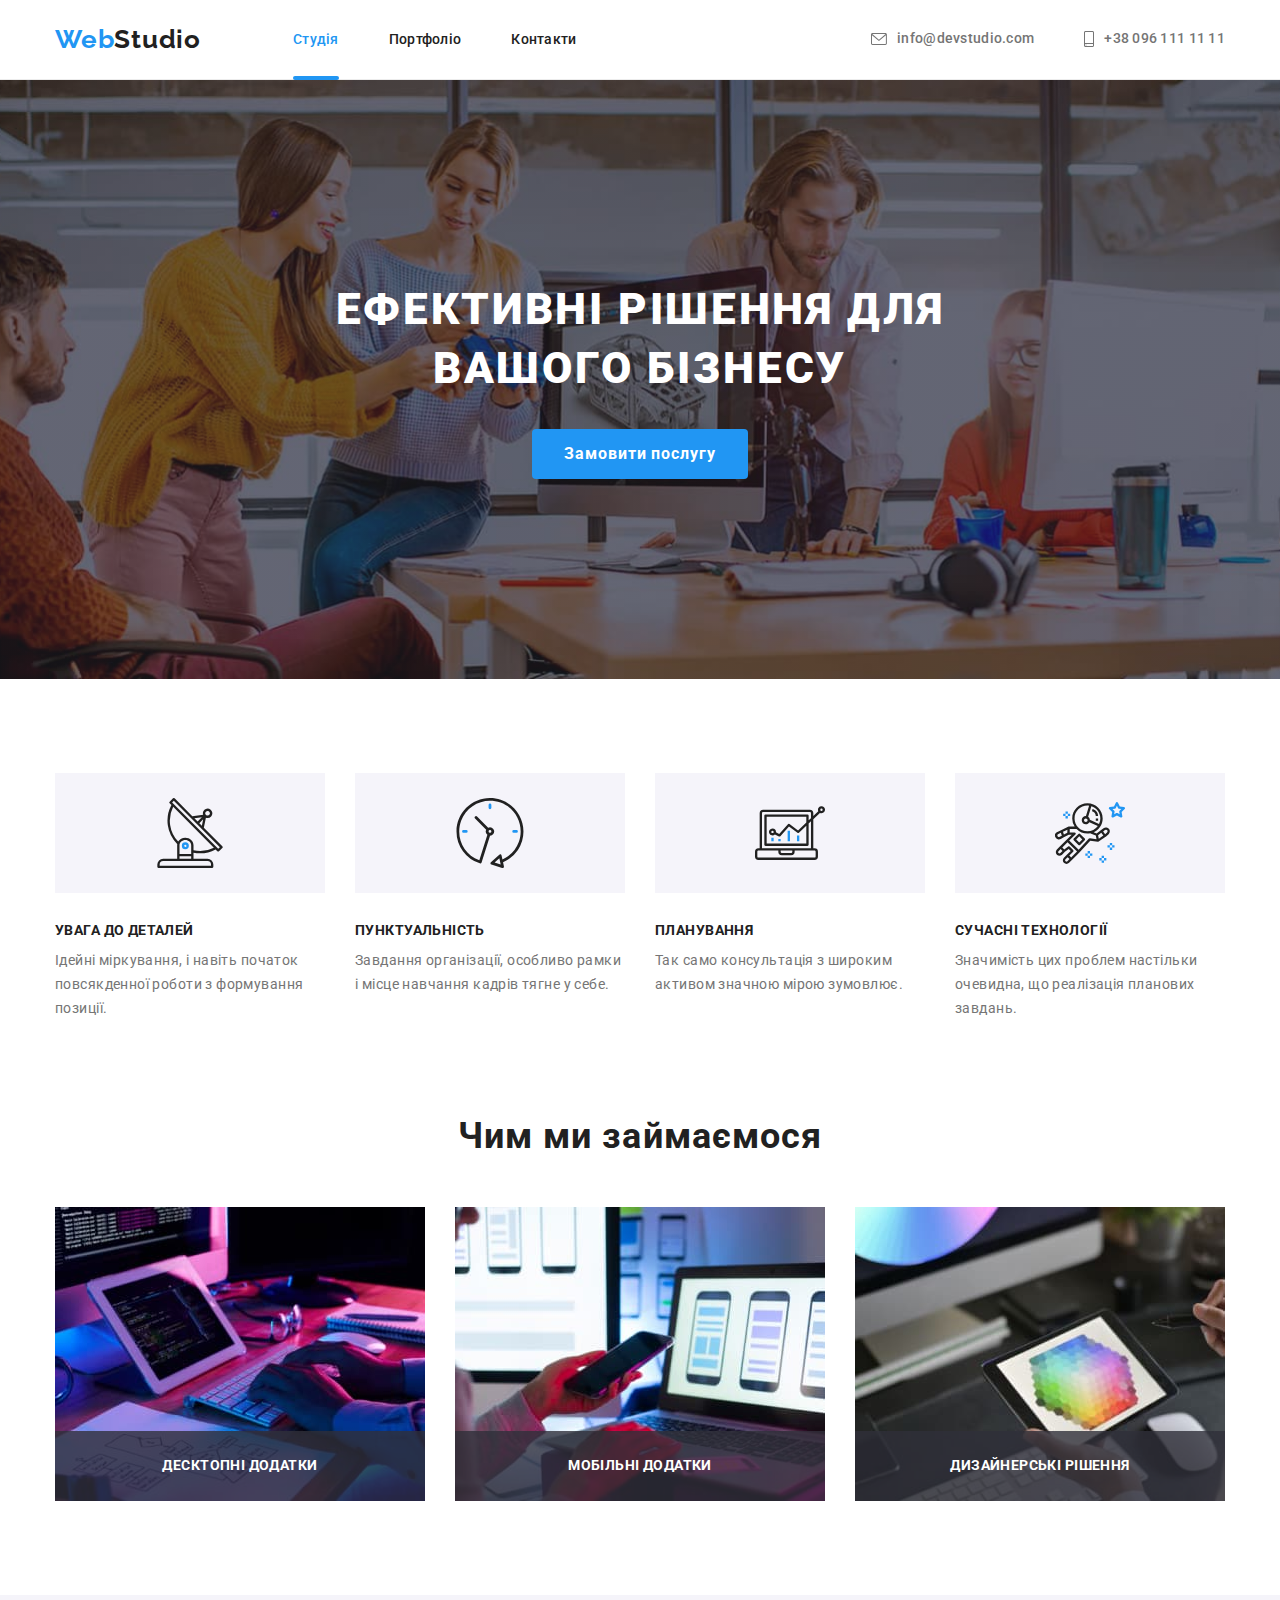
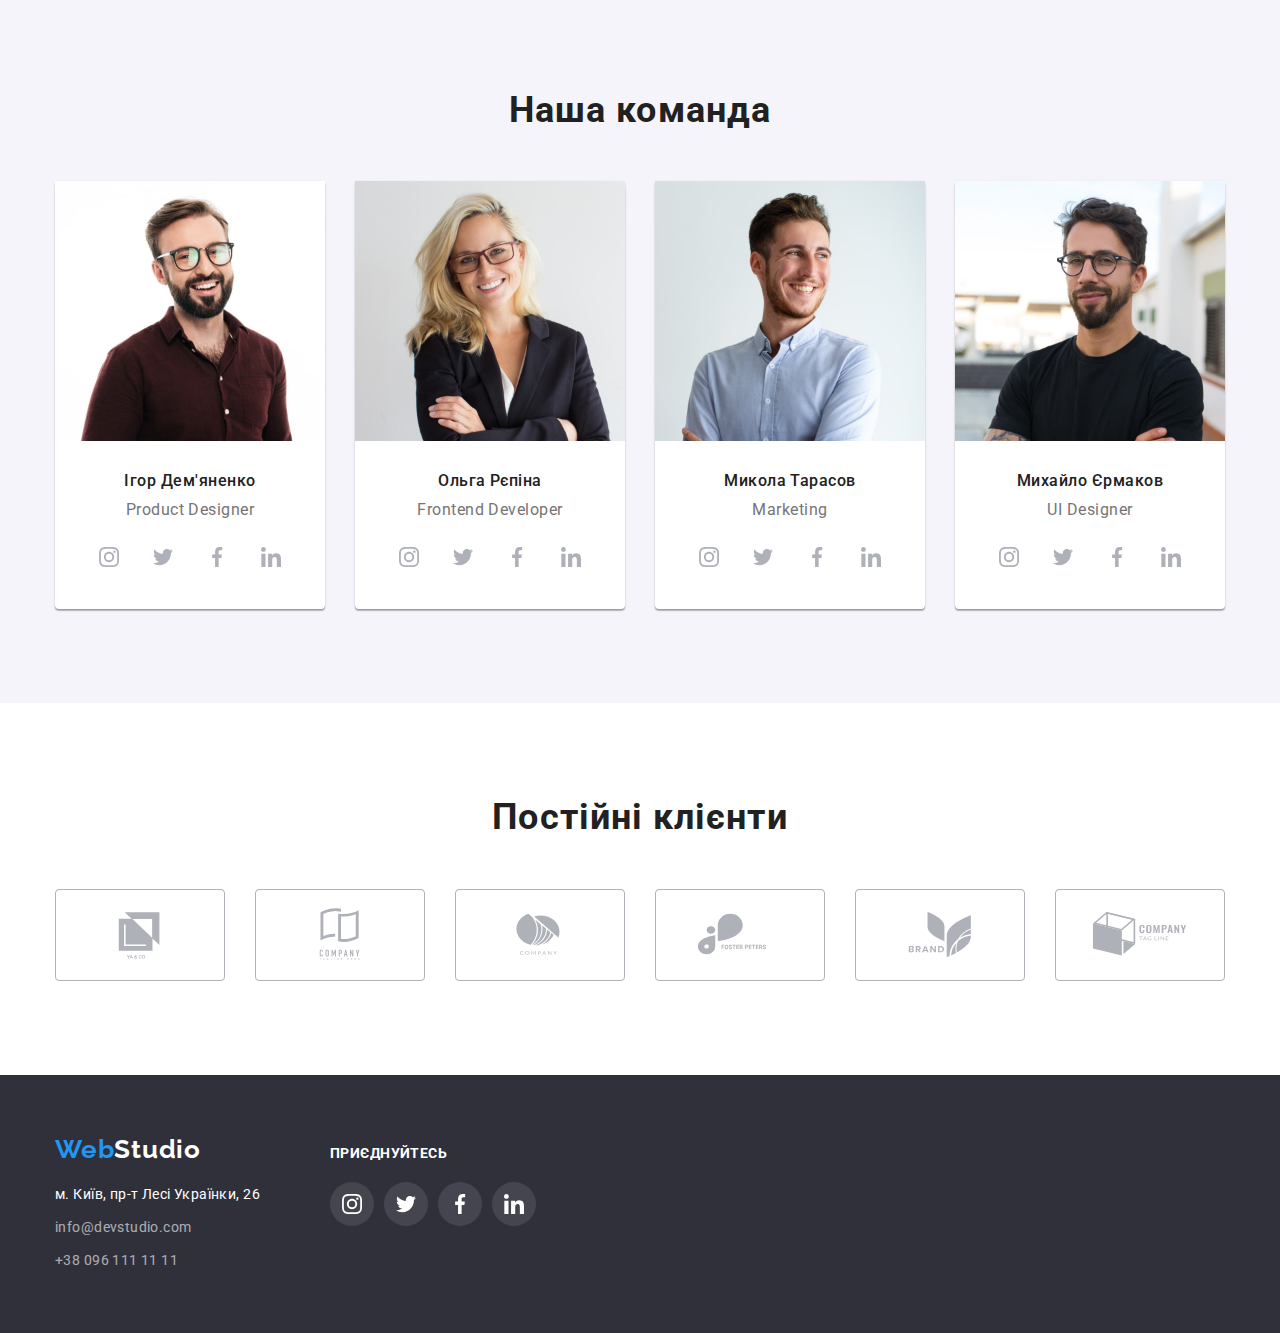
==== index.html @ bea1da50 "Initial commit" ====
<!DOCTYPE html>
<html lang="uk">
  <head>
    <meta charset="UTF-8" />
    <meta http-equiv="X-UA-Compatible" content="IE=edge" />
    <meta name="viewport" content="width=device-width, initial-scale=1.0" />
    <title>Студія</title>
    <link rel="preconnect" href="https://fonts.googleapis.com" />
    <link rel="preconnect" href="https://fonts.gstatic.com" crossorigin />
    <link
      rel="stylesheet"
      href="https://cdn.jsdelivr.net/npm/modern-normalize@1.1.0/modern-normalize.min.css"
    />
    <link
      href="https://fonts.googleapis.com/css2?family=Raleway:wght@700&family=Roboto:wght@400;500;700;900&display=swap"
      rel="stylesheet"
    />
    <link rel="stylesheet" href="./css/styles.css" />
  </head>
  <body>
    <header class="page-header">
      <div class="container">
        <nav class="page-navigation">
          <a class="logo link" href="./index.html"
            ><span class="logo-part">Web</span>Studio</a
          >
          <ul class="menu list">
            <li>
              <a class="menu-link link current" href="./index.html">Студія</a>
            </li>
            <li>
              <a class="menu-link link" href="./portfolio.html">Портфоліо</a>
            </li>
            <li><a class="menu-link link" href="#contacts">Контакти</a></li>
          </ul>
        </nav>
        <ul class="list menu-contacts">
          <li>
            <a class="mail-link link" href="mailto:info@devstudio.com">
              <svg class="mail-svg">
                <use href="./images/icons.svg#icon-envelope"></use>
              </svg>
              info@devstudio.com</a
            >
          </li>
          <li>
            <a class="phone-link link" href="tel:+380961111111">
              <svg class="phone-svg">
                <use href="./images/icons.svg#icon-smartphone"></use>
              </svg>
              +38 096 111 11 11</a
            >
          </li>
        </ul>
      </div>
    </header>
    <main>
      <section class="hero section">
        <div class="container">
          <h1 class="hero-title">Ефективні рішення для вашого бізнесу</h1>
          <button class="hero-button btn" data-modal-open type="button">
            Замовити послугу
          </button>
        </div>
      </section>
      <section class="features section">
        <div class="container">
          <h2 class="visually-hidden">Наші особливості</h2>
          <ul class="list list-features">
            <li class="features-item">
              <div class="features-box">
                <svg class="features-icon">
                  <use href="./images/icons.svg#icon-antenna-1"></use>
                </svg>
              </div>
              <h3 class="features-subtitle">Увага до деталей</h3>
              <p class="features-text">
                Ідейні міркування, і навіть початок повсякденної роботи з
                формування позиції.
              </p>
            </li>
            <li class="features-item">
              <div class="features-box">
                <svg class="features-icon">
                  <use href="./images/icons.svg#icon-clock-1"></use>
                </svg>
              </div>
              <h3 class="features-subtitle">Пунктуальність</h3>
              <p class="features-text">
                Завдання організації, особливо рамки і місце навчання кадрів
                тягне у себе.
              </p>
            </li>
            <li class="features-item">
              <div class="features-box">
                <svg class="features-icon">
                  <use href="./images/icons.svg#icon-diagram-1"></use>
                </svg>
              </div>
              <h3 class="features-subtitle">Планування</h3>
              <p class="features-text">
                Так само консультація з широким активом значною мірою зумовлює.
              </p>
            </li>
            <li class="features-item">
              <div class="features-box">
                <svg class="features-icon">
                  <use href="./images/icons.svg#icon-astronaut-1"></use>
                </svg>
              </div>
              <h3 class="features-subtitle">Сучасні технології</h3>
              <p class="features-text">
                Значимість цих проблем настільки очевидна, що реалізація
                планових завдань.
              </p>
            </li>
          </ul>
        </div>
      </section>
      <section class="work section">
        <div class="container">
          <h2 class="section-title">Чим ми займаємося</h2>
          <ul class="list list-work">
            <li class="work-item">
              <div class="work-wrapprer">
                <img
                  class="work-img"
                  src="./images/images-index/box1.jpg"
                  alt="верстка на ноутбуці"
                  width="370"
                  height="294"
                />
                <p class="work-text">Десктопні додатки</p>
              </div>
            </li>
            <li class="work-item">
              <div class="work-wrapprer">
                <img
                  class="work-img"
                  src="./images/images-index/box2.jpg"
                  alt="верстка на телефоні"
                  width="370"
                  height="294"
                />
                <p class="work-text">Мобільні додатки</p>
              </div>
            </li>
            <li class="work-item">
              <div class="work-wrapprer">
                <img
                  class="work-img"
                  src="./images/images-index/box3.jpg"
                  alt="графічний редактор"
                  width="370"
                  height="294"
                />
                <p class="work-text">Дизайнерські рішення</p>
              </div>
            </li>
          </ul>
        </div>
      </section>
      <section class="team section">
        <div class="container">
          <h2 class="section-title">Наша команда</h2>
          <ul class="list team-list">
            <li class="team-item">
              <img
                class="team-img"
                src="./images/images-index/photo-igor.jpg"
                alt="Ігор Дем'яненко фото"
                width="270"
                height="260"
              />
              <div class="team-box">
                <h3 class="team-name">Ігор Дем'яненко</h3>
                <p class="team-place" lang="en">Product Designer</p>
                <ul class="team-social-list list">
                  <li class="team-social-item">
                    <a href="#" class="team-link link">
                      <svg class="team-logo-social">
                        <use href="./images/icons.svg#icon-instagram-2"></use>
                      </svg>
                    </a>
                  </li>
                  <li class="team-social-item">
                    <a href="#" class="team-link link">
                      <svg class="team-logo-social">
                        <use href="./images/icons.svg#icon-twitter-1"></use>
                      </svg>
                    </a>
                  </li>
                  <li class="team-social-item">
                    <a href="#" class="team-link link">
                      <svg class="team-logo-social">
                        <use href="./images/icons.svg#icon-facebook-1"></use>
                      </svg>
                    </a>
                  </li>
                  <li class="team-social-item">
                    <a href="#" class="team-link link">
                      <svg class="team-logo-social">
                        <use href="./images/icons.svg#icon-linkedin-1"></use>
                      </svg>
                    </a>
                  </li>
                </ul>
              </div>
            </li>
            <li class="team-item">
              <img
                class="team-img"
                src="./images/images-index/photo-olga.jpg"
                alt="Ольга Рєпіна фото"
                width="270"
                height="260"
              />
              <div class="team-box">
                <h3 class="team-name">Ольга Рєпіна</h3>
                <p class="team-place" lang="en">Frontend Developer</p>
                <ul class="team-social-list list">
                  <li class="team-social-item">
                    <a href="#" class="team-link link">
                      <svg class="team-logo-social">
                        <use href="./images/icons.svg#icon-instagram-2"></use>
                      </svg>
                    </a>
                  </li>
                  <li class="team-social-item">
                    <a href="#" class="team-link link">
                      <svg class="team-logo-social">
                        <use href="./images/icons.svg#icon-twitter-1"></use>
                      </svg>
                    </a>
                  </li>
                  <li class="team-social-item">
                    <a href="#" class="team-link link">
                      <svg class="team-logo-social">
                        <use href="./images/icons.svg#icon-facebook-1"></use>
                      </svg>
                    </a>
                  </li>
                  <li class="team-social-item">
                    <a href="#" class="team-link link">
                      <svg class="team-logo-social">
                        <use href="./images/icons.svg#icon-linkedin-1"></use>
                      </svg>
                    </a>
                  </li>
                </ul>
              </div>
            </li>
            <li class="team-item">
              <img
                class="team-img"
                src="./images/images-index/photo-mykola.jpg"
                alt="Микола Тарасов фото"
                width="270"
                height="260"
              />
              <div class="team-box">
                <h3 class="team-name">Микола Тарасов</h3>
                <p class="team-place" lang="en">Marketing</p>
                <ul class="team-social-list list">
                  <li class="team-social-item">
                    <a href="#" class="team-link link">
                      <svg class="team-logo-social">
                        <use href="./images/icons.svg#icon-instagram-2"></use>
                      </svg>
                    </a>
                  </li>
                  <li class="team-social-item">
                    <a href="#" class="team-link link">
                      <svg class="team-logo-social">
                        <use href="./images/icons.svg#icon-twitter-1"></use>
                      </svg>
                    </a>
                  </li>
                  <li class="team-social-item">
                    <a href="#" class="team-link link">
                      <svg class="team-logo-social">
                        <use href="./images/icons.svg#icon-facebook-1"></use>
                      </svg>
                    </a>
                  </li>
                  <li class="team-social-item">
                    <a href="#" class="team-link link">
                      <svg class="team-logo-social">
                        <use href="./images/icons.svg#icon-linkedin-1"></use>
                      </svg>
                    </a>
                  </li>
                </ul>
              </div>
            </li>
            <li class="team-item">
              <img
                class="team-img"
                src="./images/images-index/photo-mychailo.jpg"
                alt="Михайло Єрмаков фото"
                width="270"
                height="260"
              />
              <div class="team-box">
                <h3 class="team-name">Михайло Єрмаков</h3>
                <p class="team-place" lang="en">UI Designer</p>
                <ul class="team-social-list list">
                  <li class="team-social-item">
                    <a href="#" class="team-link link">
                      <svg class="team-logo-social">
                        <use href="./images/icons.svg#icon-instagram-2"></use>
                      </svg>
                    </a>
                  </li>
                  <li class="team-social-item">
                    <a href="#" class="team-link link">
                      <svg class="team-logo-social">
                        <use href="./images/icons.svg#icon-twitter-1"></use>
                      </svg>
                    </a>
                  </li>
                  <li class="team-social-item">
                    <a href="#" class="team-link link">
                      <svg class="team-logo-social">
                        <use href="./images/icons.svg#icon-facebook-1"></use>
                      </svg>
                    </a>
                  </li>
                  <li class="team-social-item">
                    <a href="#" class="team-link link">
                      <svg class="team-logo-social">
                        <use href="./images/icons.svg#icon-linkedin-1"></use>
                      </svg>
                    </a>
                  </li>
                </ul>
              </div>
            </li>
          </ul>
        </div>
      </section>
      <section class="clients section">
        <div class="container">
          <h2 class="clients-title">Постійні клієнти</h2>
          <ul class="clients-list list">
            <li class="clients-item">
              <a href="#" class="client-link link"
                ><svg class="client-logo">
                  <use href="./images/icons.svg#icon-Logo"></use></svg
              ></a>
            </li>
            <li class="clients-item">
              <a href="#" class="client-link link"
                ><svg class="client-logo">
                  <use href="./images/icons.svg#icon-Logo-2"></use></svg
              ></a>
            </li>
            <li class="clients-item">
              <a href="#" class="client-link link"
                ><svg class="client-logo">
                  <use href="./images/icons.svg#icon-Logo-3"></use></svg
              ></a>
            </li>
            <li class="clients-item">
              <a href="#" class="client-link link"
                ><svg class="client-logo">
                  <use href="./images/icons.svg#icon-Logo-4"></use></svg
              ></a>
            </li>
            <li class="clients-item">
              <a href="#" class="client-link link"
                ><svg class="client-logo">
                  <use href="./images/icons.svg#icon-Logo-5"></use></svg
              ></a>
            </li>
            <li class="clients-item">
              <a href="#" class="client-link link"
                ><svg class="client-logo">
                  <use href="./images/icons.svg#icon-Logo-6"></use></svg
              ></a>
            </li>
          </ul>
        </div>
      </section>
    </main>
    <footer class="footer" id="contacts">
      <div class="container">
        <div class="footer-address">
          <a class="footer-logo logo link" href="./index.html"
            ><span class="logo-part-footer">Web</span>Studio</a
          >
          <address class="contacts">
            <ul class="list">
              <li class="footer-item">
                <a
                  class="link contacts-address"
                  href="https://goo.gl/maps/Pqn4MnMT374ScPbN7"
                  target="_blank"
                  rel="noopener noreferrer nofollow"
                >
                  м. Київ, пр-т Лесі Українки, 26</a
                >
              </li>
              <li class="footer-item">
                <a class="link contacts-mail" href="mailto:info@devstudio.com"
                  >info@devstudio.com</a
                >
              </li>
              <li>
                <a class="link contacts-phone" href="tel:+380961111111"
                  >+38 096 111 11 11</a
                >
              </li>
            </ul>
          </address>
        </div>
        <div class="footer-social">
          <h2 class="join-title">Приєднуйтесь</h2>
          <ul class="footer-icons-list list">
            <li class="footer-icons-item">
              <a href="#" class="footer-link link">
                <svg class="footer-icon">
                  <use href="./images/icons.svg#icon-instagram-2"></use>
                </svg>
              </a>
            </li>
            <li class="footer-icons-item">
              <a href="#" class="footer-link link">
                <svg class="footer-icon">
                  <use href="./images/icons.svg#icon-twitter-1"></use>
                </svg>
              </a>
            </li>
            <li class="footer-icons-item">
              <a href="#" class="footer-link link">
                <svg class="footer-icon">
                  <use href="./images/icons.svg#icon-facebook-1"></use>
                </svg>
              </a>
            </li>
            <li class="footer-icons-item">
              <a href="#" class="footer-link link">
                <svg class="footer-icon">
                  <use href="./images/icons.svg#icon-linkedin-1"></use>
                </svg>
              </a>
            </li>
          </ul>
        </div>
      </div>
    </footer>

    <div class="backdrop is-hidden" data-modal>
      <div class="modal">
        <button class="modal-close-btn btn" data-modal-close>
          <svg class="modal-close-icon">
            <use href="./images/icons.svg#icon-close"></use>
          </svg>
        </button>
      </div>
    </div>
    <script src="./js/modal.js"></script>
  </body>
</html>
---- css/styles.css ----
:root {
  --accent-color: #2196f3;
  --primary-background: #ffffff;
  --secondary-background: #2f303a;
  --tertiary-background: #f5f4fa;
  --primary-text-color: #212121;
  --secondary-text-color: #757575;
  --tertiary-text-color: #ffffff;
  --hover-button-color: #188ce8;
  --logo-color: #afb1b8;
  --animation-link: 250ms cubic-bezier(0.4, 0, 0.2, 1);
}
body {
  background-color: var(--primary-background);
  font-family: "Roboto", sans-serif;
  color: var(--primary-text-color);
}
.link {
  text-decoration: none;
}
.list {
  list-style: none;
}
.btn {
  cursor: pointer;
}
h1,
h2,
h3,
h4,
p {
  margin-top: 0;
  margin-bottom: 0;
}

ul,
ol {
  margin-top: 0;
  margin-bottom: 0;
  padding-left: 0;
}
img {
  display: block;
  max-width: 100%;
  height: auto;
}
.container {
  width: 1200px;
  padding: 0 15px;
  margin-left: auto;
  margin-right: auto;
}

.section {
  padding-top: 94px;
  padding-bottom: 94px;
}

/* Header styles */
.page-header {
  padding-top: 25px;
  padding-bottom: 25px;
}
.page-header {
  border-bottom: 1px solid #ececec;
}
.page-header > .container {
  display: flex;
  justify-content: space-between;
  align-items: center;
}
.page-navigation {
  display: flex;
  align-items: center;
}
.logo.link {
  margin-right: 92px;
}
.menu {
  display: flex;
  align-items: center;
  gap: 50px;
}
.menu-contacts {
  display: flex;
  align-items: center;
  gap: 50px;
}
.logo {
  font-family: "Raleway", sans-serif;
  font-weight: 700;
  font-size: 26px;
  line-height: 1.1;
  letter-spacing: 0.03em;
  color: inherit;
}
.logo-part {
  color: var(--accent-color);
}
.menu-link {
  font-weight: 500;
  font-size: 14px;
  line-height: 1.14;
  letter-spacing: 0.02em;
  color: var(--primary-text-color);
  transition: color var(--animation-link);
  padding: 32px 0;
  position: relative;
}

.menu-link.current::after {
  position: absolute;
  content: "";
  display: block;
  width: 100%;
  height: 4px;
  background-color: var(--accent-color);
  left: 0;
  bottom: -1px;
  border-radius: 2px;
}
.mail-link,
.phone-link {
  display: flex;
  align-items: center;
  column-gap: 10px;
  font-weight: 500;
  font-size: 14px;
  line-height: 1.14;
  letter-spacing: 0.02em;
  color: var(--secondary-text-color);
  transition: color var(--animation-link);
}
.menu-link:hover,
.menu-link:focus,
.mail-link:hover,
.mail-link:focus,
.phone-link:hover,
.phone-link:focus {
  color: var(--accent-color);
}

.link.current {
  color: var(--accent-color);
}

.mail-svg {
  width: 16px;
  height: 12px;
  transition: fill var(--animation-link);
}

.phone-svg {
  width: 10px;
  height: 16px;
  transition: fill var(--animation-link);
}

.mail-svg,
.phone-svg {
  fill: currentColor;
}

.mail-link:focus .mail-svg,
.mail-link:focus .mail-svg,
.phone-link:hover .phone-svg,
.phone-link:focus .phone-svg {
  fill: var(--accent-color);
}
/* Footer styles */

.footer .container {
  display: flex;
  gap: 70px;
  align-items: baseline;
}
.footer {
  background-color: var(--secondary-background);
  color: var(--tertiary-text-color);
}
.footer {
  padding-top: 60px;
  padding-bottom: 60px;
}
.logo-part-footer {
  color: var(--accent-color);
}
.footer .logo.link {
  display: inline-block;
  margin-right: 0;
  margin-bottom: 20px;
}
.footer-item {
  margin-bottom: 9px;
}

.contacts {
  font-style: normal;
  font-weight: 400;
  font-size: 14px;
  line-height: 1.71;
  letter-spacing: 0.03em;
}
.contacts-address,
.contacts-mail,
.contacts-phone {
  color: inherit;
  transition: color var(--animation-link);
}
.contacts-mail,
.contacts-phone {
  opacity: 60%;
}
.contacts-address:hover,
.contacts-address:focus,
.contacts-mail:hover,
.contacts-mail:focus,
.contacts-phone:hover,
.contacts-phone:focus {
  color: var(--accent-color);
}

.join-title {
  font-weight: 700;
  font-size: 14px;
  line-height: 1.14;
  letter-spacing: 0.03em;
  text-transform: uppercase;
  color: var(--tertiary-text-color);
  margin-bottom: 20px;
}

.footer-icons-list {
  display: flex;
  justify-content: center;
  column-gap: 10px;
}

.footer-link {
  display: flex;
  align-items: center;
  justify-content: center;
  width: 44px;
  height: 44px;
  border-radius: 50%;
  background-color: rgba(255, 255, 255, 0.1);
  transition: background-color var(--animation-link);
}

.footer-link:hover,
.footer-link:focus {
  background-color: var(--accent-color);
}
.footer-icon {
  width: 20px;
  height: 20px;
  fill: var(--tertiary-text-color);
}

/* Головний заголовок */
.hero {
  background-color: var(--secondary-background);
  background-image: linear-gradient(
      0deg,
      rgba(47, 48, 58, 0.4),
      rgba(47, 48, 58, 0.4)
    ),
    url(../images/images-index/img-hero.jpg);
  background-size: cover;
  background-repeat: no-repeat;
  background-position: center;
  max-width: 1600px;
  margin: 0 auto;
  text-align: center;
  padding-top: 200px;
  padding-bottom: 200px;
}
.hero-title {
  font-family: "Roboto";
  font-style: normal;
  font-weight: 900;
  font-size: 44px;
  line-height: 1.36;
  letter-spacing: 0.06em;
  text-transform: uppercase;
  color: var(--tertiary-text-color);
  width: 696px;
  margin-bottom: 30px;
  margin-left: auto;
  margin-right: auto;
}
.hero-button {
  display: inline-block;
  font-weight: 700;
  font-size: 16px;
  line-height: 1.86;
  align-items: center;
  letter-spacing: 0.06em;
  background-color: var(--accent-color);
  color: var(--tertiary-text-color);
  padding: 10px 32px;
  border-radius: 4px;
  border: none;
  transition: background-color var(--animation-link);
}
.hero-button:hover,
.hero-button:focus {
  background-color: var(--hover-button-color);
}
/* Наші особливості */
.visually-hidden {
  position: absolute;
  white-space: nowrap;
  width: 1px;
  height: 1px;
  overflow: hidden;
  border: 0;
  padding: 0;
  clip: rect(0 0 0 0);
  clip-path: inset(50%);
  margin: -1px;
}
.list-features {
  display: flex;
  justify-content: space-between;
  gap: 30px;
}
.features-item {
  flex-basis: calc((100% - 90px) / 4);
}

.features-box {
  display: flex;
  justify-content: center;
  align-items: center;
  height: 120px;
  margin-bottom: 30px;
  background-color: var(--tertiary-background);
}
.features-icon {
  width: 70px;
  height: 70px;
}
.features-subtitle {
  font-weight: 700;
  font-size: 14px;
  line-height: 1.14;
  letter-spacing: 0.03em;
  text-transform: uppercase;
  margin-bottom: 10px;
}
.features-text {
  font-weight: 400;
  font-size: 14px;
  line-height: 1.71;
  letter-spacing: 0.03em;
  color: var(--secondary-text-color);
}
/* Чим ми займаємось */
.section-title {
  font-weight: 700;
  font-size: 36px;
  line-height: 1.17;
  text-align: center;
  letter-spacing: 0.03em;
  margin-bottom: 50px;
}
.list-work {
  display: flex;
  justify-content: space-between;
}
.work {
  padding-top: 0;
}

.work-item {
  position: relative;
}

.work-text {
  position: absolute;
  bottom: 0;
  width: 100%;
  height: 70px;
  font-weight: 700;
  font-size: 14px;
  line-height: 1.14;
  letter-spacing: 0.03em;
  text-transform: uppercase;
  padding: 27px 0;
  text-align: center;
  color: var(--tertiary-text-color);
  background-color: rgba(47, 48, 58, 0.8);
}
/* Наша команда */
.team {
  background-color: var(--tertiary-background);
}
.team-list {
  display: flex;
  justify-content: space-between;
  gap: 30px;
}

.team-box {
  padding-top: 30px;
  padding-bottom: 30px;
}
.team-name {
  font-weight: 500;
  font-size: 16px;
  line-height: 1.19;
  letter-spacing: 0.03em;
  text-align: center;
  margin-bottom: 10px;
}
.team-place {
  font-family: "Roboto";
  font-style: normal;
  font-weight: 400;
  font-size: 16px;
  line-height: 1.19;
  letter-spacing: 0.03em;
  color: var(--secondary-text-color);
  text-align: center;
  margin-bottom: 16px;
}

.team-social-list {
  display: flex;
  justify-content: center;
  gap: 10px;
}

.team-link {
  display: flex;
  justify-content: center;
  align-items: center;
  width: 44px;
  height: 44px;
  border-radius: 50%;
  transition: background-color var(--animation-link);
}
.team-link:hover,
.team-link:focus {
  background-color: var(--accent-color);
}

.team-link:hover .team-logo-social,
.team-link:focus .team-logo-social {
  fill: var(--tertiary-text-color);
}
.team-logo-social {
  width: 20px;
  height: 20px;
  fill: var(--logo-color);
  transition: fill var(--animation-link);
}
.team-item {
  background-color: var(--primary-background);
  border-radius: 4px;
  flex-basis: calc((100%-90px) / 4);
  box-shadow: 0px 1px 3px rgba(0, 0, 0, 0.12), 0px 1px 1px rgba(0, 0, 0, 0.14),
    0px 2px 1px rgba(0, 0, 0, 0.2);
}

/* Наші клієнти */
.clients-title {
  font-weight: 700;
  font-size: 36px;
  line-height: 1.16;
  text-align: center;
  letter-spacing: 0.03em;
  color: var(--primary-text-color);
  margin-bottom: 50px;
}

.clients-list {
  display: flex;
  justify-content: center;
  gap: 30px;
}

.client-link {
  display: flex;
  justify-content: center;
  align-items: center;
  width: 170px;
  height: 92px;
  border-radius: 4px;
  border: 1px solid var(--logo-color);
}

.client-link:hover,
.client-link:focus {
  border: 1px solid var(--accent-color);
}
.client-link:hover .client-logo,
.client-link:focus .client-logo {
  fill: var(--accent-color);
}
.client-logo {
  width: 106px;
  height: 60px;
  fill: var(--logo-color);
}
/* Сторінка портфолоіо */

.portfolio-menu {
  display: flex;
  justify-content: center;
  gap: 8px;
  margin-bottom: 50px;
}
.portfolio-button {
  font-weight: 500;
  font-size: 16px;
  line-height: 1.62;
  letter-spacing: 0.03em;
  color: inherit;
  background-color: var(--tertiary-background);
  display: inline-block;
  padding: 6px 25px;
  border-radius: 4px;
  border: none;
  transition: color var(--animation-link),
    background-color var(--animation-link), box-shadow var(--animation-link);
}
.portfolio-button:hover,
.portfolio-button:focus {
  color: var(--tertiary-text-color);
  background-color: var(--accent-color);
  box-shadow: 0px 3px 1px rgba(0, 0, 0, 0.1), 0px 1px 2px rgba(0, 0, 0, 0.08),
    0px 2px 2px rgba(0, 0, 0, 0.12);
}
.btn.current {
  background-color: var(--accent-color);
  color: var(--tertiary-text-color);
}
.portfolio-list {
  display: flex;
  flex-wrap: wrap;
  gap: 30px;
}
.portfolio-list-item {
  flex-basis: calc((100% - 60px) / 3);
}

.portfolio-box-link {
  color: inherit;
  display: block;
  transition: box-shadow var(--animation-link);
}

.portfolio-box-link:hover,
.portfolio-box-link:focus {
  box-shadow: 0px 1px 1px rgba(0, 0, 0, 0.12), 0px 4px 4px rgba(0, 0, 0, 0.06),
    1px 4px 6px rgba(0, 0, 0, 0.16);
}

.portfolio-container {
  padding: 20px 24px;
  border-bottom: solid 1px #eeeeee;
  border-left: solid 1px #eeeeee;
  border-right: solid 1px #eeeeee;
}
.portfolio-name {
  font-weight: 700;
  font-size: 18px;
  line-height: 2;
  letter-spacing: 0.06em;
  margin-bottom: 4px;
}
.portfolio-text {
  font-weight: 400;
  font-size: 16px;
  line-height: 1.88;
  letter-spacing: 0.03em;
  color: var(--secondary-text-color);
}
.overlay-wrapper {
  position: relative;
  overflow: hidden;
}

.overlay-text {
  padding: 63px 24px;
  font-weight: 400;
  font-size: 18px;
  line-height: 1.56;
  letter-spacing: 0.03em;
  color: var(--tertiary-text-color);
  background-color: rgba(33, 150, 243, 0.9);
  position: absolute;
  top: 0;
  left: 0;
  width: 100%;
  height: 100%;
  overflow: auto;
  transform: translateY(100%);
  transition: transform var(--animation-link);
}

.portfolio-box-link:hover .overlay-text,
.portfolio-box-link:focus .overlay-text {
  transform: translateY(0%);
}

/* Модальне вікно */

.backdrop {
  position: fixed;
  top: 0;
  left: 0;
  z-index: 100;
  width: 100%;
  height: 100%;
  background-color: rgba(0, 0, 0, 0.2);
  transition: opacity var(--animation-link), visibility var(--animation-link);
}

.backdrop.is-hidden {
  opacity: 0;
  visibility: hidden;
  pointer-events: none;
}

.modal {
  position: absolute;
  top: 50%;
  left: 50%;
  transform: translate(-50%, -50%);
  width: 525px;
  height: 581px;
  background-color: var(--primary-background);
}

.modal-close-icon {
  width: 18px;
  height: 18px;
  color: var(--primary-text-color);
}

.modal-close-btn {
  position: absolute;
  top: 8px;
  right: 8px;
  display: flex;
  align-items: center;
  justify-content: center;
  width: 30px;
  height: 30px;
  border-radius: 50%;
  background-color: transparent;
  border: 1px solid rgba(0, 0, 0, 0.1);
  padding: 0;
}
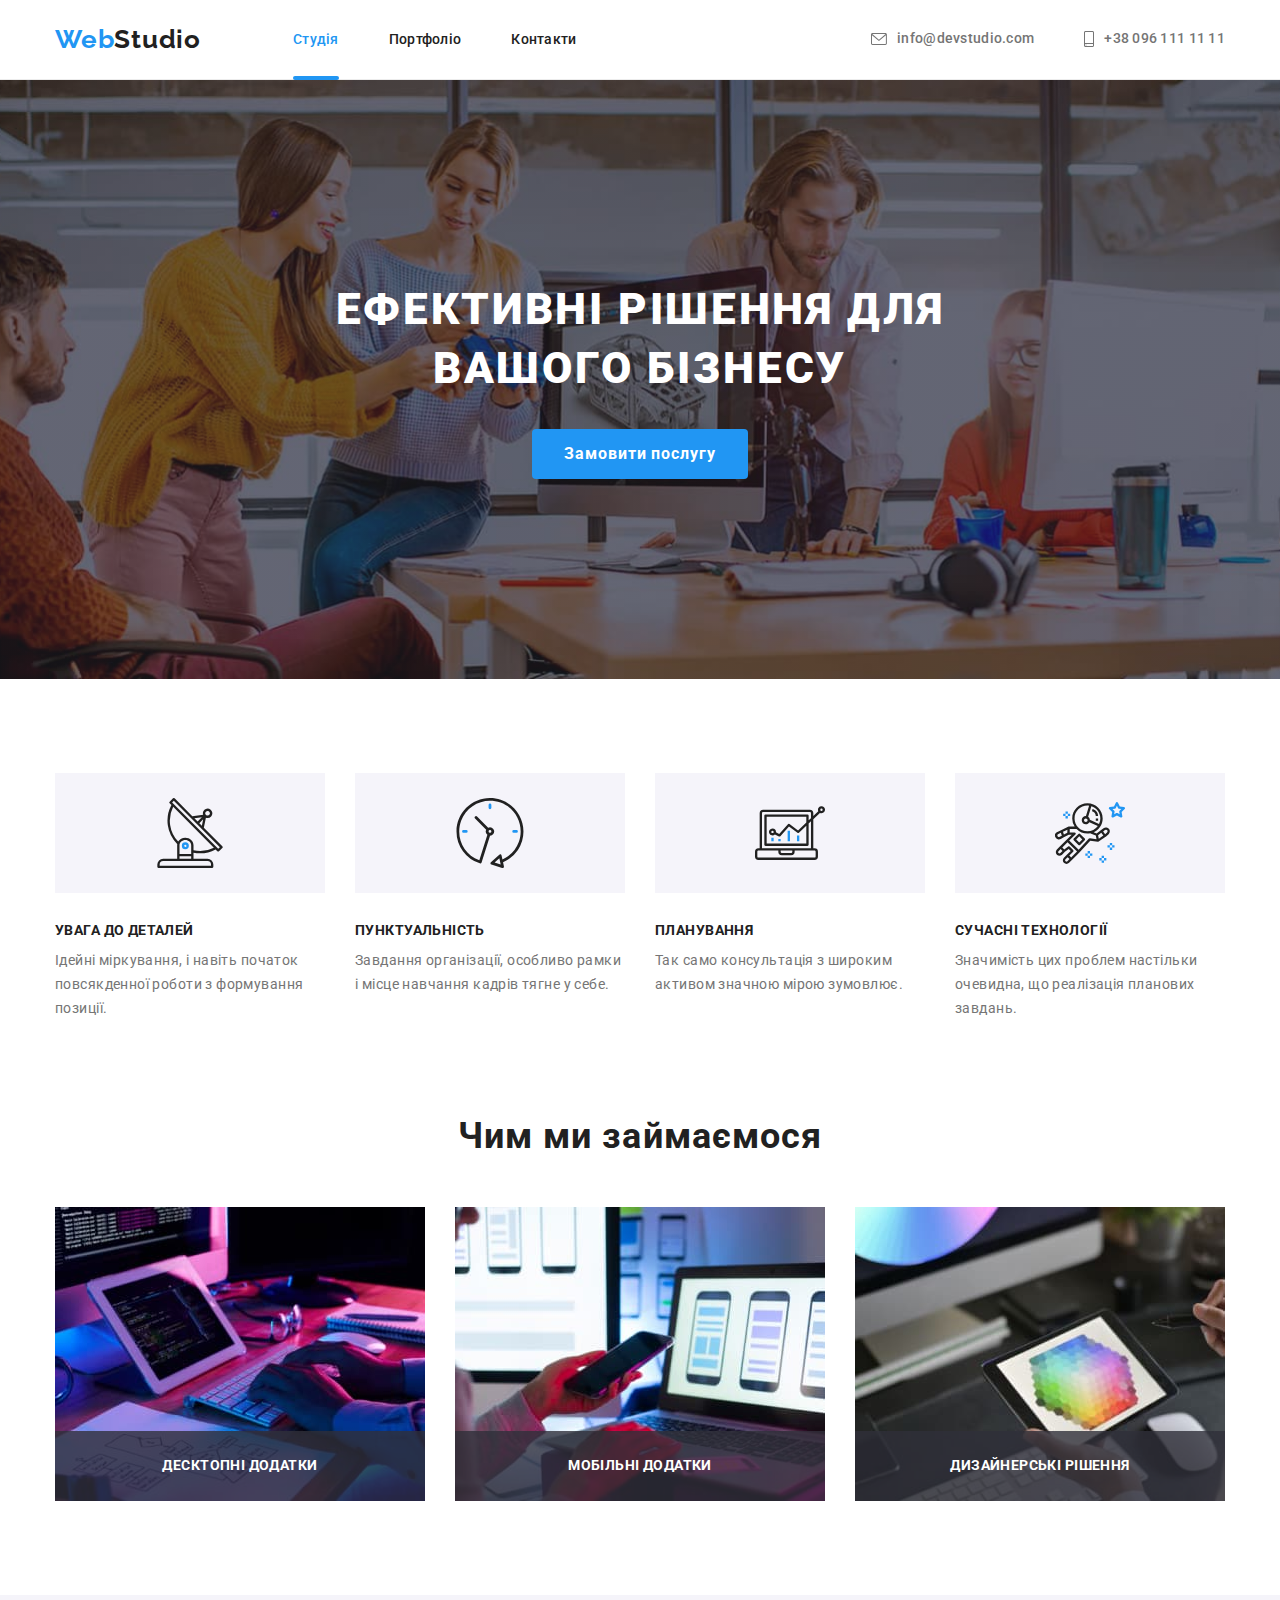
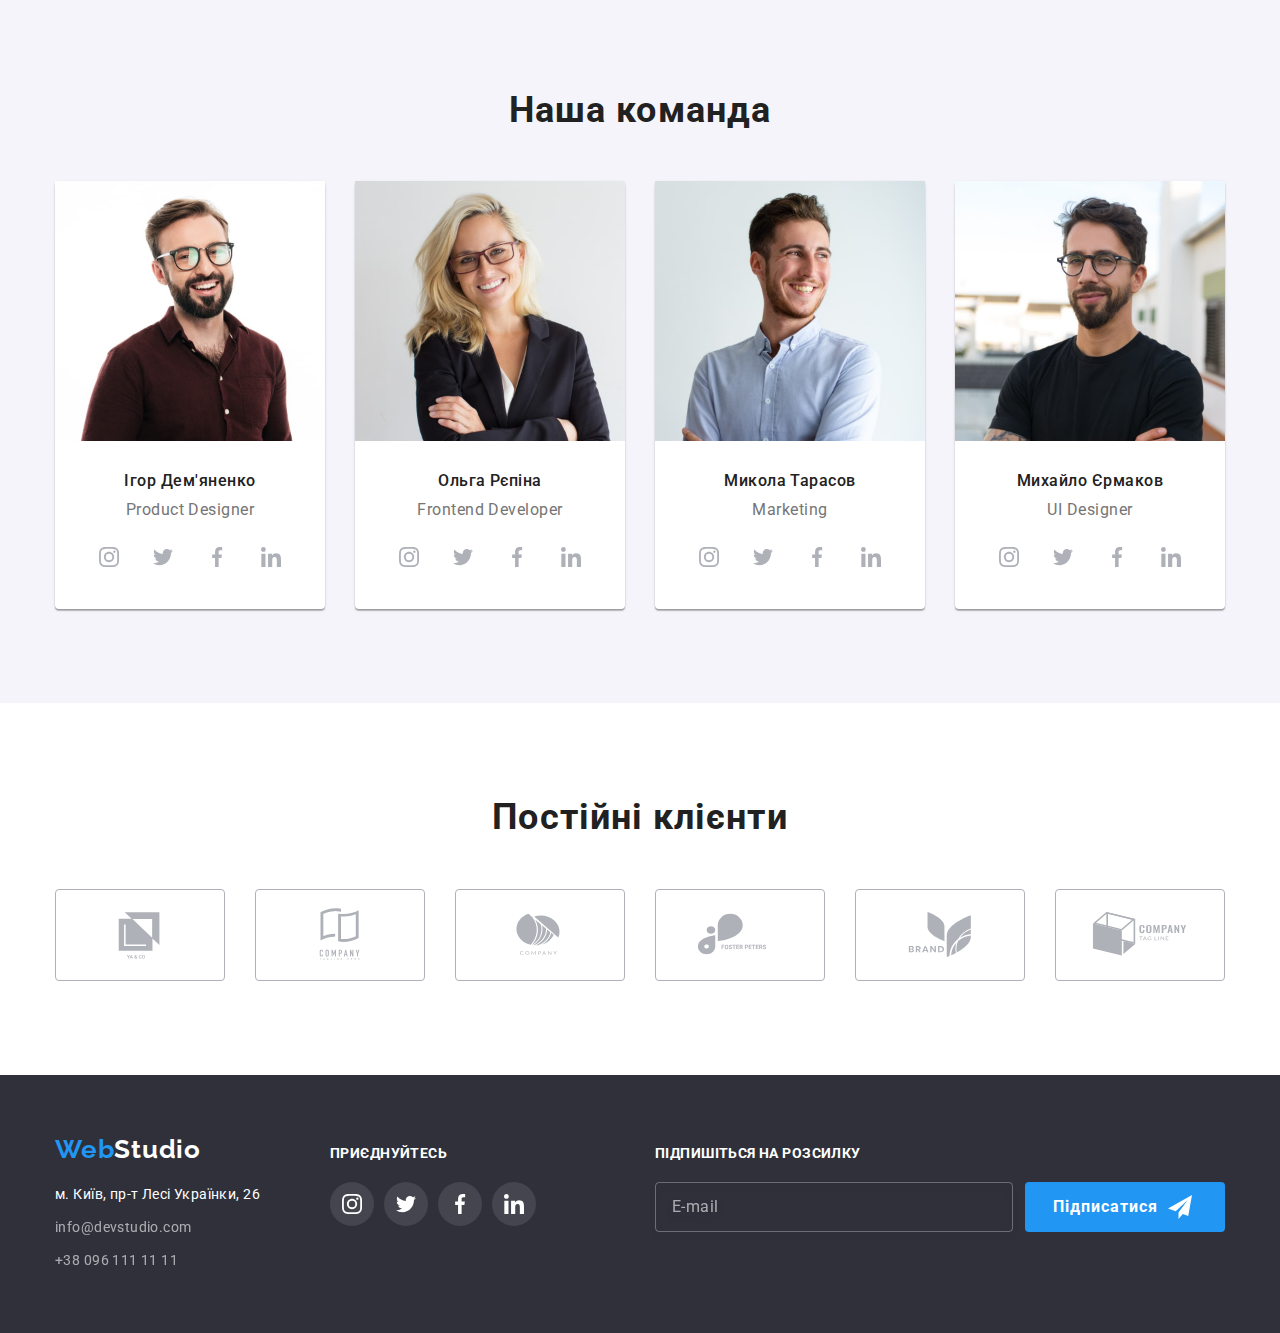
==== commit 753c3da8: "homework" ====
--- a/index.html
+++ b/index.html
@@ -385,67 +385,89 @@
     </main>
     <footer class="footer" id="contacts">
       <div class="container">
-        <div class="footer-address">
-          <a class="footer-logo logo link" href="./index.html"
-            ><span class="logo-part-footer">Web</span>Studio</a
-          >
-          <address class="contacts">
-            <ul class="list">
-              <li class="footer-item">
-                <a
-                  class="link contacts-address"
-                  href="https://goo.gl/maps/Pqn4MnMT374ScPbN7"
-                  target="_blank"
-                  rel="noopener noreferrer nofollow"
-                >
-                  м. Київ, пр-т Лесі Українки, 26</a
-                >
+        <div class="footer-contacts-wrapper">
+          <div class="footer-address">
+            <a class="footer-logo logo link" href="./index.html"
+              ><span class="logo-part-footer">Web</span>Studio</a
+            >
+            <address class="contacts">
+              <ul class="list">
+                <li class="footer-item">
+                  <a
+                    class="link contacts-address"
+                    href="https://goo.gl/maps/Pqn4MnMT374ScPbN7"
+                    target="_blank"
+                    rel="noopener noreferrer nofollow"
+                  >
+                    м. Київ, пр-т Лесі Українки, 26</a
+                  >
+                </li>
+                <li class="footer-item">
+                  <a class="link contacts-mail" href="mailto:info@devstudio.com"
+                    >info@devstudio.com</a
+                  >
+                </li>
+                <li>
+                  <a class="link contacts-phone" href="tel:+380961111111"
+                    >+38 096 111 11 11</a
+                  >
+                </li>
+              </ul>
+            </address>
+          </div>
+          <div class="footer-social">
+            <h2 class="footer-title">Приєднуйтесь</h2>
+            <ul class="footer-icons-list list">
+              <li class="footer-icons-item">
+                <a href="#" class="footer-link link">
+                  <svg class="footer-icon">
+                    <use href="./images/icons.svg#icon-instagram-2"></use>
+                  </svg>
+                </a>
               </li>
-              <li class="footer-item">
-                <a class="link contacts-mail" href="mailto:info@devstudio.com"
-                  >info@devstudio.com</a
-                >
+              <li class="footer-icons-item">
+                <a href="#" class="footer-link link">
+                  <svg class="footer-icon">
+                    <use href="./images/icons.svg#icon-twitter-1"></use>
+                  </svg>
+                </a>
               </li>
-              <li>
-                <a class="link contacts-phone" href="tel:+380961111111"
-                  >+38 096 111 11 11</a
-                >
+              <li class="footer-icons-item">
+                <a href="#" class="footer-link link">
+                  <svg class="footer-icon">
+                    <use href="./images/icons.svg#icon-facebook-1"></use>
+                  </svg>
+                </a>
+              </li>
+              <li class="footer-icons-item">
+                <a href="#" class="footer-link link">
+                  <svg class="footer-icon">
+                    <use href="./images/icons.svg#icon-linkedin-1"></use>
+                  </svg>
+                </a>
               </li>
             </ul>
-          </address>
-        </div>
-        <div class="footer-social">
-          <h2 class="join-title">Приєднуйтесь</h2>
-          <ul class="footer-icons-list list">
-            <li class="footer-icons-item">
-              <a href="#" class="footer-link link">
-                <svg class="footer-icon">
-                  <use href="./images/icons.svg#icon-instagram-2"></use>
-                </svg>
-              </a>
-            </li>
-            <li class="footer-icons-item">
-              <a href="#" class="footer-link link">
-                <svg class="footer-icon">
-                  <use href="./images/icons.svg#icon-twitter-1"></use>
-                </svg>
-              </a>
-            </li>
-            <li class="footer-icons-item">
-              <a href="#" class="footer-link link">
-                <svg class="footer-icon">
-                  <use href="./images/icons.svg#icon-facebook-1"></use>
-                </svg>
-              </a>
-            </li>
-            <li class="footer-icons-item">
-              <a href="#" class="footer-link link">
-                <svg class="footer-icon">
-                  <use href="./images/icons.svg#icon-linkedin-1"></use>
-                </svg>
-              </a>
-            </li>
-          </ul>
+          </div>
+        </div>
+        <div class="footer-form-wrapper">
+          <h2 class="footer-title">Підпишіться на розсилку</h2>
+          <form class="footer-form">
+            <label class="footer-form-field">
+              <input
+                type="email"
+                name="join-email"
+                class="footer-email"
+                required
+                placeholder="E-mail"
+              />
+            </label>
+            <button type="submit" class="footer-button btn">
+              Підписатися
+              <svg class="join-icon">
+                <use href="./images/icons.svg#icon-send"></use>
+              </svg>
+            </button>
+          </form>
         </div>
       </div>
     </footer>
@@ -457,6 +479,79 @@
             <use href="./images/icons.svg#icon-close"></use>
           </svg>
         </button>
+        <p class="modal-title">Залиште свої дані, ми вам передзвонимо</p>
+        <form class="modal-form">
+          <label class="modal-form-field">
+            <span class="modal-form-field-desc">Ім'я</span>
+            <span class="modal-input-wrapper">
+              <input
+                type="text"
+                class="modal-form-input"
+                required
+                pattern="[a-zA-Zа-яА-ЯіІїЇ`ʼ]+"
+                name="user-name"
+              />
+              <svg class="modal-form-icon">
+                <use href="./images/icons.svg#user-icon"></use>
+              </svg>
+            </span>
+          </label>
+          <label class="modal-form-field">
+            <span class="modal-form-field-desc">Телефон</span>
+            <span class="modal-input-wrapper">
+              <input
+                type="tel"
+                class="modal-form-input"
+                required
+                name="user-phone"
+              />
+              <svg class="modal-form-icon">
+                <use href="./images/icons.svg#user-mail"></use>
+              </svg>
+            </span>
+          </label>
+          <label class="modal-form-field">
+            <span class="modal-form-field-desc">Пошта</span>
+            <span class="modal-input-wrapper">
+              <input
+                type="mail"
+                class="modal-form-input"
+                required
+                name="user-mail"
+              />
+              <svg class="modal-form-icon">
+                <use href="./images/icons.svg#user-phone"></use>
+              </svg>
+            </span>
+          </label>
+          <label class="modal-form-field">
+            <span class="modal-form-field-desc">Коментар</span>
+            <textarea
+              name="user-message"
+              class="modal-form-message"
+              placeholder="Введіть текст"
+            ></textarea>
+          </label>
+          <label class="modal-form-check-field">
+            <input
+              type="checkbox"
+              class="modal-form-check"
+              required
+              name="user-policy"
+            />
+            <svg class="own-checkbox">
+              <use
+                href="./images/icons.svg#icon-check"
+                class="checkbox-own-icon"
+              ></use>
+            </svg>
+            <span class="policy-text">
+              Погоджуюся з розсилкою та приймаю
+              <a href=""> Умови договору</a>
+            </span>
+          </label>
+          <button type="submit" class="submit-button btn">Відправити</button>
+        </form>
       </div>
     </div>
     <script src="./js/modal.js"></script>
--- a/css/styles.css
+++ b/css/styles.css
@@ -56,7 +56,16 @@
   padding-bottom: 94px;
 }
 
-/* Header styles */
+.section-title {
+  font-weight: 700;
+  font-size: 36px;
+  line-height: 1.17;
+  text-align: center;
+  letter-spacing: 0.03em;
+  margin-bottom: 50px;
+}
+
+/*======================= Header styles======================== */
 .page-header {
   padding-top: 25px;
   padding-bottom: 25px;
@@ -167,18 +176,26 @@
 .phone-link:focus .phone-svg {
   fill: var(--accent-color);
 }
-/* Footer styles */
+
+/*======================= Header styles ======================= */
+
+/*======================= Footer styles =======================*/
 
 .footer .container {
+  display: flex;
+  align-items: baseline;
+  justify-content: space-between;
+}
+
+.footer-contacts-wrapper {
   display: flex;
   gap: 70px;
   align-items: baseline;
 }
+
 .footer {
   background-color: var(--secondary-background);
   color: var(--tertiary-text-color);
-}
-.footer {
   padding-top: 60px;
   padding-bottom: 60px;
 }
@@ -220,7 +237,7 @@
   color: var(--accent-color);
 }
 
-.join-title {
+.footer-title {
   font-weight: 700;
   font-size: 14px;
   line-height: 1.14;
@@ -257,7 +274,67 @@
   fill: var(--tertiary-text-color);
 }
 
-/* Головний заголовок */
+.footer-form {
+  display: flex;
+  gap: 12px;
+}
+
+.footer-email {
+  width: 358px;
+  height: 50px;
+  padding-left: 16px;
+  border: 1px solid rgba(255, 255, 255, 0.3);
+  border-radius: 4px;
+  color: var(--tertiary-text-color);
+  background-color: inherit;
+  filter: drop-shadow(0px 4px 4px rgba(0, 0, 0, 0.15));
+  transition: border-color var(--animation-link);
+}
+
+.footer-email::placeholder {
+  font-weight: 400;
+  font-size: 16px;
+  line-height: 1.25;
+  letter-spacing: 0.03em;
+  color: rgba(255, 255, 255, 0.6);
+}
+
+.footer-email:focus {
+  outline: none;
+  border-color: var(--accent-color);
+}
+
+.footer-button {
+  width: 200px;
+  height: 50px;
+  display: flex;
+  font-weight: 700;
+  font-size: 16px;
+  line-height: 1.86;
+  align-items: center;
+  letter-spacing: 0.06em;
+  padding: 10px 28px;
+  gap: 10px;
+  background-color: var(--accent-color);
+  color: var(--tertiary-text-color);
+  border-radius: 4px;
+  border: none;
+  transition: background-color var(--animation-link);
+}
+
+.footer-button:hover,
+.footer-button:focus {
+  background-color: var(--hover-button-color);
+}
+.join-icon {
+  align-self: center;
+  width: 24px;
+  height: 24px;
+  fill: var(--tertiary-text-color);
+}
+/*======================= Footer styles =======================*/
+
+/*=================== Головний заголовок =====================*/
 .hero {
   background-color: var(--secondary-background);
   background-image: linear-gradient(
@@ -301,11 +378,13 @@
   padding: 10px 32px;
   border-radius: 4px;
   border: none;
-  transition: background-color var(--animation-link);
+  transition: background-color var(--animation-link),
+    box-shadow var(--animation-link);
 }
 .hero-button:hover,
 .hero-button:focus {
   background-color: var(--hover-button-color);
+  box-shadow: 0px 4px 4px rgba(0, 0, 0, 0.15);
 }
 /* Наші особливості */
 .visually-hidden {
@@ -356,15 +435,11 @@
   letter-spacing: 0.03em;
   color: var(--secondary-text-color);
 }
-/* Чим ми займаємось */
-.section-title {
-  font-weight: 700;
-  font-size: 36px;
-  line-height: 1.17;
-  text-align: center;
-  letter-spacing: 0.03em;
-  margin-bottom: 50px;
-}
+
+/*=================== Головний заголовок =====================*/
+
+/* =====================Чим ми займаємось ====================*/
+
 .list-work {
   display: flex;
   justify-content: space-between;
@@ -392,7 +467,10 @@
   color: var(--tertiary-text-color);
   background-color: rgba(47, 48, 58, 0.8);
 }
-/* Наша команда */
+
+/* =====================Чим ми займаємось ====================*/
+
+/* =========================Наша команда =====================*/
 .team {
   background-color: var(--tertiary-background);
 }
@@ -464,7 +542,9 @@
     0px 2px 1px rgba(0, 0, 0, 0.2);
 }
 
-/* Наші клієнти */
+/* =========================Наша команда =====================*/
+
+/* ==========================Наші клієнти ====================*/
 .clients-title {
   font-weight: 700;
   font-size: 36px;
@@ -489,6 +569,7 @@
   height: 92px;
   border-radius: 4px;
   border: 1px solid var(--logo-color);
+  transition: border var(--animation-link);
 }
 
 .client-link:hover,
@@ -503,8 +584,12 @@
   width: 106px;
   height: 60px;
   fill: var(--logo-color);
-}
-/* Сторінка портфолоіо */
+  transition: fill var(--animation-link);
+}
+
+/* ==========================Наші клієнти ====================*/
+
+/* ==========================Сторінка портфолоіо ==============*/
 
 .portfolio-menu {
   display: flex;
@@ -606,7 +691,9 @@
   transform: translateY(0%);
 }
 
-/* Модальне вікно */
+/* ==========================Сторінка портфолоіо ==============*/
+
+/* ============================Модальне вікно ==================*/
 
 .backdrop {
   position: fixed;
@@ -630,7 +717,7 @@
   top: 50%;
   left: 50%;
   transform: translate(-50%, -50%);
-  width: 525px;
+  width: 528px;
   height: 581px;
   background-color: var(--primary-background);
 }
@@ -655,3 +742,178 @@
   border: 1px solid rgba(0, 0, 0, 0.1);
   padding: 0;
 }
+
+/* ============================Модальне вікно ==================*/
+
+/* ====================== Модальна форма ======================== */
+.modal-title {
+  font-family: "Roboto";
+  font-style: normal;
+  font-weight: 700;
+  font-size: 20px;
+  line-height: 1.15;
+  text-align: center;
+  letter-spacing: 0.03em;
+  color: var(--primary-text-color);
+  margin-top: 40px;
+  margin-bottom: 12px;
+}
+
+.modal-form {
+  display: flex;
+  flex-direction: column;
+  margin: 0 40px 0 40px;
+}
+
+.modal-form-field {
+  margin-bottom: 10px;
+  cursor: pointer;
+}
+
+.modal-form-field-desc {
+  font-family: "Roboto";
+  font-style: normal;
+  font-weight: 400;
+  font-size: 12px;
+  line-height: 1.17px;
+  letter-spacing: 0.01em;
+  color: var(--secondary-text-color);
+  margin-bottom: 4px;
+}
+
+.modal-input-wrapper {
+  position: relative;
+  display: block;
+}
+
+.modal-form-input {
+  width: 100%;
+  height: 40px;
+  border: 1px solid rgba(33, 33, 33, 0.2);
+  border-radius: 4px;
+  padding-left: 42px;
+  transition: border-color var(--animation-link);
+  cursor: pointer;
+}
+
+.modal-form-input:focus {
+  outline: none;
+  border-color: var(--accent-color);
+}
+
+.modal-form-icon {
+  display: block;
+  width: 18px;
+  height: 18px;
+  position: absolute;
+  top: 50%;
+  transform: translateY(-50%);
+  left: 12px;
+  fill: var(--primary-text-color);
+  transition: fill var(--animation-link);
+}
+
+.modal-form-input:focus + .modal-form-icon {
+  fill: var(--accent-color);
+}
+
+.modal-form-message {
+  resize: none;
+  width: 100%;
+  height: 120px;
+  border: 1px solid rgba(33, 33, 33, 0.2);
+  border-radius: 4px;
+  padding: 12px 16px;
+  transition: border-color var(--animation-link);
+  cursor: pointer;
+}
+
+.modal-form-message::placeholder {
+  font-family: "Roboto";
+  font-style: normal;
+  font-weight: 400;
+  font-size: 12px;
+  line-height: 1.17;
+  letter-spacing: 0.01em;
+  color: rgba(117, 117, 117, 0.5);
+}
+
+.modal-form-message:focus {
+  border-color: var(--accent-color);
+  outline: none;
+}
+
+.modal-form-check-field {
+  display: flex;
+  align-items: center;
+  margin-bottom: 30px;
+  justify-content: center;
+  cursor: pointer;
+}
+
+.modal-form-check {
+  appearance: none;
+  position: absolute;
+}
+
+.checkbox {
+  display: flex;
+  align-items: center;
+}
+
+.own-checkbox {
+  width: 16px;
+  height: 15px;
+  border: 2px solid var(--primary-text-color);
+  border-radius: 3px;
+  fill: var(--tertiary-text-color);
+  background-color: transparent;
+  display: flex;
+  align-items: center;
+  transition: background-color var(--animation-link),
+    border var(--animation-link), border-color var(--animation-link);
+}
+
+.modal-form-check:checked + .own-checkbox {
+  background-color: var(--accent-color);
+  border: none;
+}
+
+.modal-form-check:focus + .own-checkbox {
+  border-color: var(--accent-color);
+}
+
+.policy-text {
+  font-family: "Roboto";
+  font-style: normal;
+  font-weight: 400;
+  font-size: 14px;
+  line-height: 1.71;
+  letter-spacing: 0.03em;
+  color: var(--secondary-text-color);
+  margin-left: 7px;
+}
+
+.submit-button {
+  min-width: 200px;
+  min-height: 50px;
+  align-self: center;
+  border: none;
+  border-radius: 4px;
+  background-color: var(--accent-color);
+  font-family: "Roboto";
+  font-style: normal;
+  font-weight: 700;
+  font-size: 16px;
+  line-height: 1.88;
+  letter-spacing: 0.06em;
+  color: var(--tertiary-text-color);
+  transition: background-color var(--animation-link),
+    box-shadow var(--animation-link);
+}
+
+.submit-button:focus,
+.submit-button:hover {
+  background-color: var(--hover-button-color);
+  box-shadow: 0px 4px 4px rgba(0, 0, 0, 0.15);
+}
